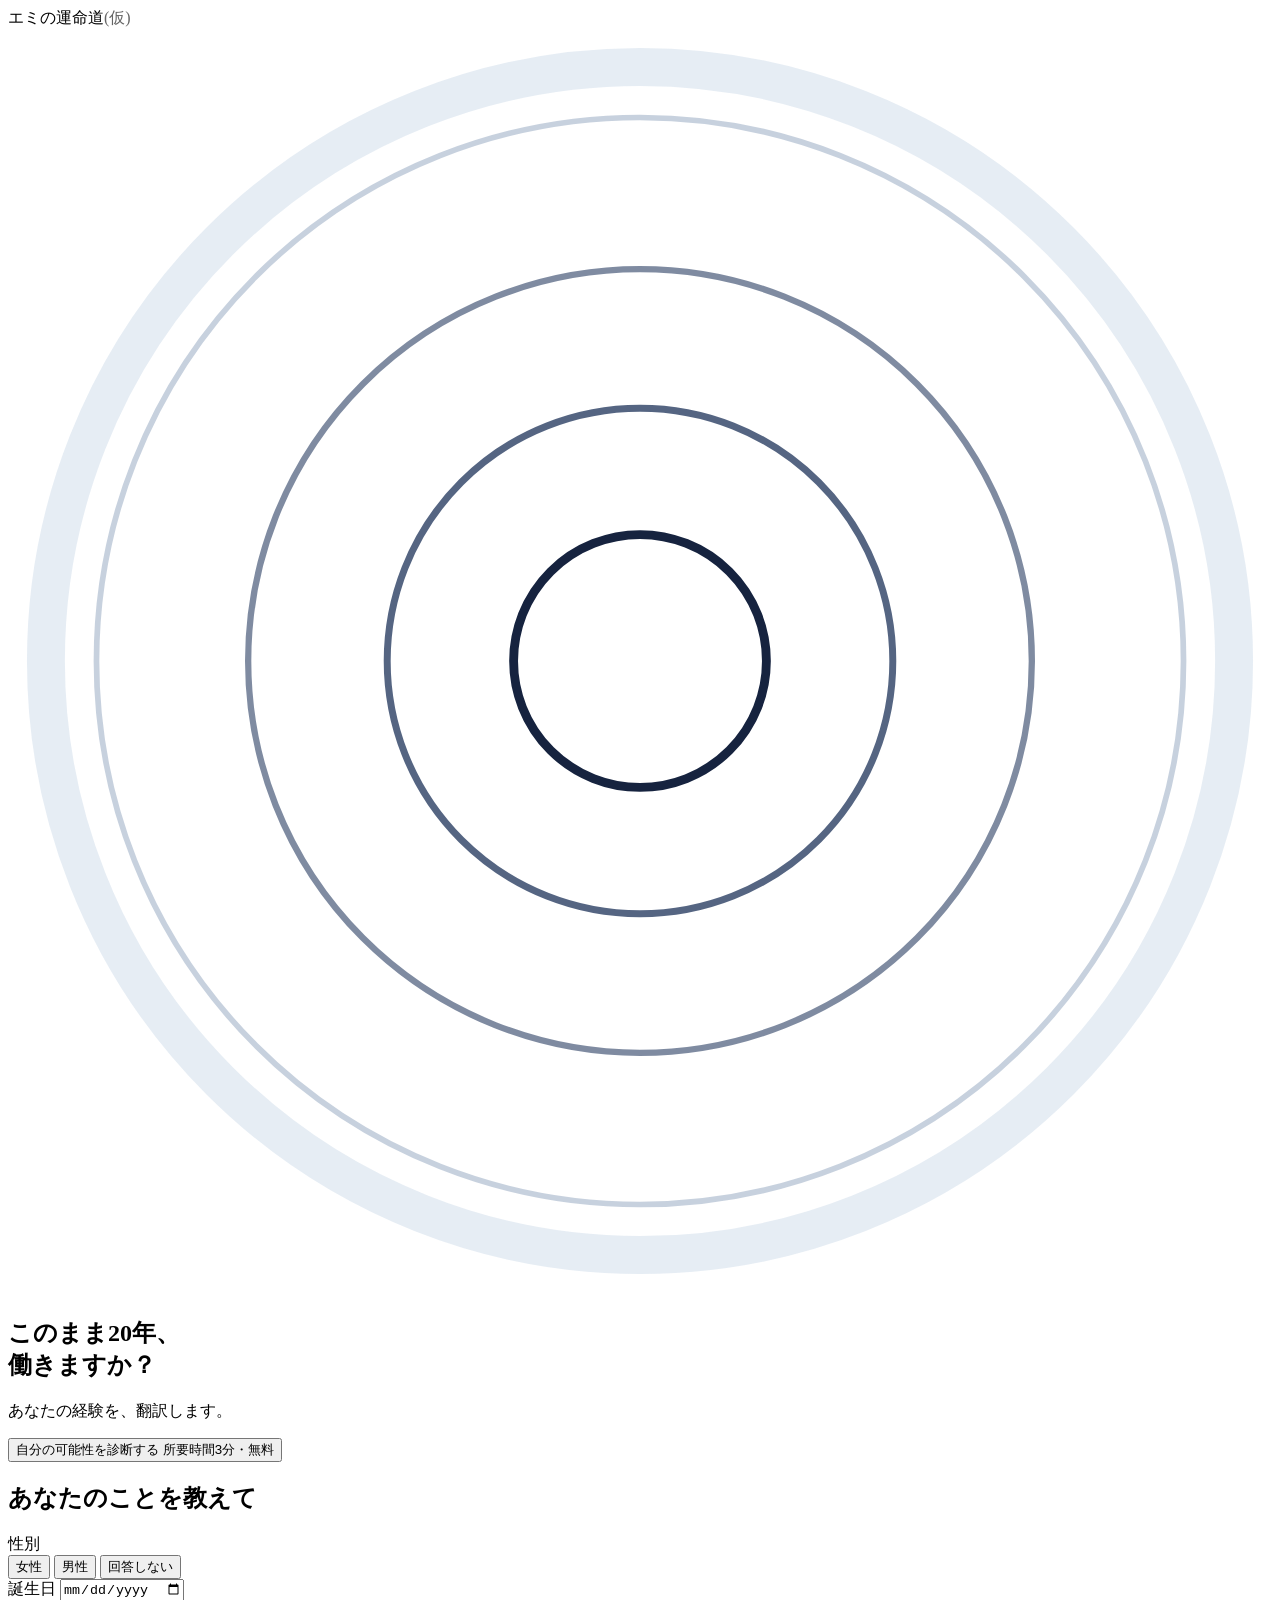
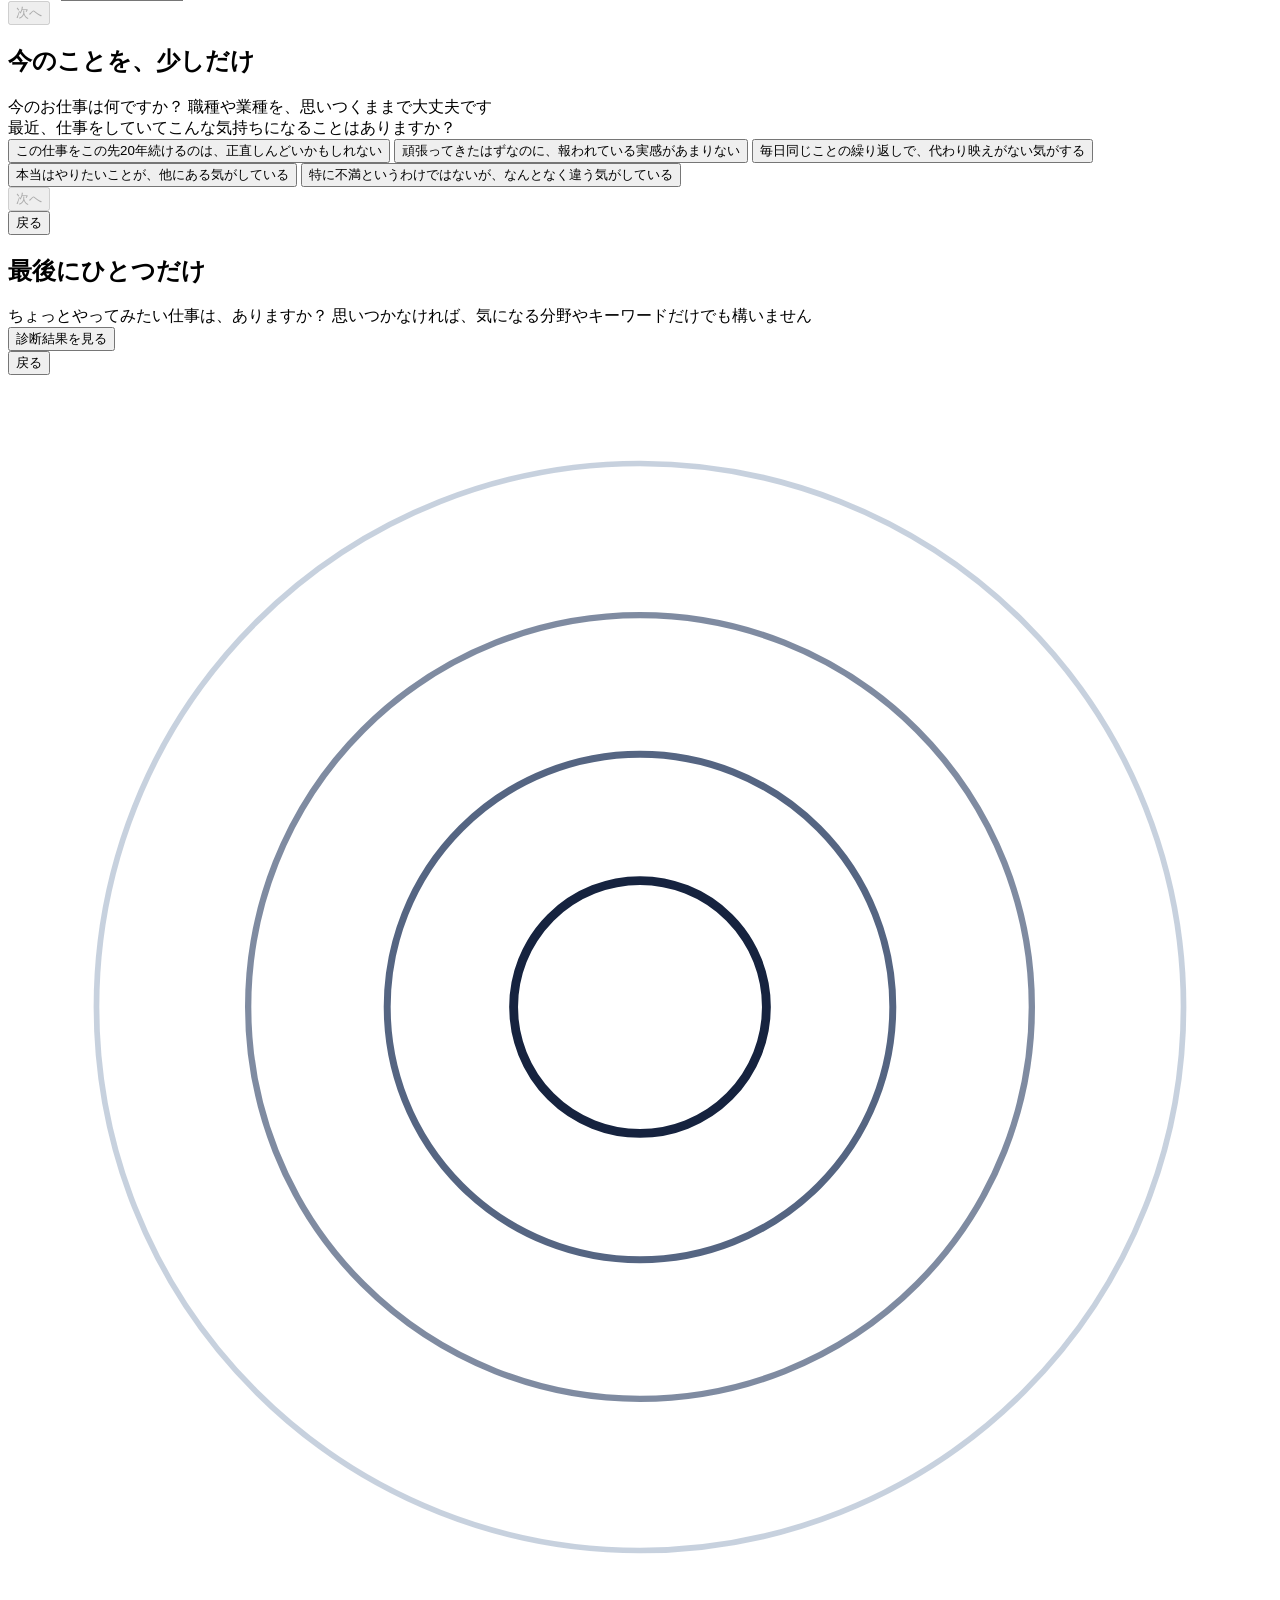
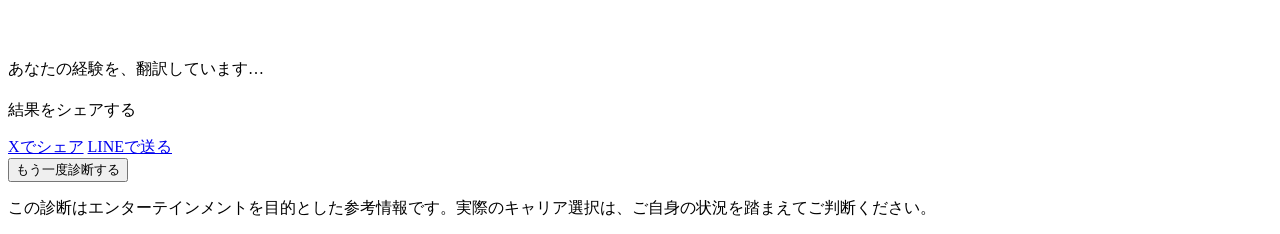
==== index.html @ 7b07ce93 "Add files via upload" ====
<!DOCTYPE html>
<html lang="ja">
<head>
<meta charset="UTF-8">
<meta name="viewport" content="width=device-width, initial-scale=1.0">
<title>エミの運命道(仮) | あなたの経験を翻訳する、可能性診断</title>
<meta name="description" content="このまま20年働きますか？あなたの経験を翻訳する、3分の可能性診断。">

<!-- OGP: 実際に公開するドメインに合わせて og:url と og:image を書き換えてください -->
<meta property="og:type" content="website">
<meta property="og:title" content="このまま20年、働きますか？｜エミの運命道">
<meta property="og:description" content="あなたの経験を翻訳する、3分の可能性診断。">
<meta property="og:url" content="https://eqmanage.github.io/eminounmeido/">
<meta property="og:image" content="https://eqmanage.github.io/eminounmeido/img/og-image.png">
<meta property="og:site_name" content="エミの運命道">
<meta property="og:locale" content="ja_JP">

<meta name="twitter:card" content="summary_large_image">
<meta name="twitter:title" content="このまま20年、働きますか？｜エミの運命道">
<meta name="twitter:description" content="あなたの経験を翻訳する、3分の可能性診断。">
<meta name="twitter:image" content="https://eqmanage.github.io/eminounmeido/img/og-image.png">

<link rel="stylesheet" href="css/style.css">
</head>
<body>

<div class="mini-header">エミの運命道<span style="opacity:.6;">(仮)</span></div>

<main class="container">

  <!-- ============ ランディング ============ -->
  <section class="screen is-active" id="screen-landing">
    <div class="screen-inner landing">

      <svg class="rings" viewBox="0 0 200 200" aria-hidden="true">
        <circle cx="100" cy="100" r="20" fill="none" stroke="#16233F" stroke-width="1.4"/>
        <circle cx="100" cy="100" r="40" fill="none" stroke="#2B3F63" stroke-width="1.1" opacity="0.8"/>
        <circle cx="100" cy="100" r="62" fill="none" stroke="#2B3F63" stroke-width="1" opacity="0.6"/>
        <circle cx="100" cy="100" r="86" fill="none" stroke="#8FA3BE" stroke-width="0.9" opacity="0.5"/>
        <circle cx="100" cy="100" r="94" fill="none" stroke="#DCE6F0" stroke-width="6" opacity="0.7"/>
      </svg>

      <h1>このまま20年、<br>働きますか？</h1>
      <p class="lede">あなたの経験を、翻訳します。</p>

      <button class="btn-primary" id="btn-start">
        <span class="btn-label">自分の可能性を診断する</span>
        <span class="btn-sub">所要時間3分・無料</span>
      </button>

    </div>
  </section>

  <!-- ============ STEP 1 ============ -->
  <section class="screen" id="screen-step1">
    <div class="screen-inner">
      <div class="progress">
        <span class="progress-dot is-current" data-dot="1"></span>
        <span class="progress-dot" data-dot="2"></span>
        <span class="progress-dot" data-dot="3"></span>
      </div>
      <h2 class="step-title">あなたのことを教えて</h2>

      <div class="question-block">
        <label class="question-label">性別</label>
        <div class="choice-row" id="q-gender">
          <button type="button" class="choice-pill" data-value="女性">女性</button>
          <button type="button" class="choice-pill" data-value="男性">男性</button>
          <button type="button" class="choice-pill" data-value="回答しない">回答しない</button>
        </div>
      </div>

      <div class="question-block">
        <label class="question-label" for="q-birthday">誕生日</label>
        <input type="date" id="q-birthday">
      </div>

      <div class="step-actions">
        <button class="btn-primary" id="btn-to-step2" disabled>
          <span class="btn-label">次へ</span>
        </button>
      </div>
    </div>
  </section>

  <!-- ============ STEP 2 ============ -->
  <section class="screen" id="screen-step2">
    <div class="screen-inner">
      <div class="progress">
        <span class="progress-dot is-done" data-dot="1"></span>
        <span class="progress-dot is-current" data-dot="2"></span>
        <span class="progress-dot" data-dot="3"></span>
      </div>
      <h2 class="step-title">今のことを、少しだけ</h2>

      <div class="question-block">
        <label class="question-label" id="q-job-label">今のお仕事は何ですか？</label>
        <span class="question-hint" id="q-job-hint">職種や業種を、思いつくままで大丈夫です</span>
        <div class="choice-stack" id="q-job-choices"></div>
        <input type="text" id="q-job-other" class="q-job-other" placeholder="お仕事を入力してください" style="display:none; margin-top:0.7rem;">
      </div>

      <div class="question-block">
        <label class="question-label">最近、仕事をしていてこんな気持ちになることはありますか？</label>
        <div class="choice-stack" id="q-feeling">
          <button type="button" class="choice-card" data-value="continue">この仕事をこの先20年続けるのは、正直しんどいかもしれない</button>
          <button type="button" class="choice-card" data-value="unrewarded">頑張ってきたはずなのに、報われている実感があまりない</button>
          <button type="button" class="choice-card" data-value="repetition">毎日同じことの繰り返しで、代わり映えがない気がする</button>
          <button type="button" class="choice-card" data-value="other-desire">本当はやりたいことが、他にある気がしている</button>
          <button type="button" class="choice-card" data-value="vague">特に不満というわけではないが、なんとなく違う気がしている</button>
        </div>
      </div>

      <div class="step-actions">
        <button class="btn-primary" id="btn-to-step3" disabled>
          <span class="btn-label">次へ</span>
        </button>
        <div><button class="btn-secondary" id="btn-back-1">戻る</button></div>
      </div>
    </div>
  </section>

  <!-- ============ STEP 3 ============ -->
  <section class="screen" id="screen-step3">
    <div class="screen-inner">
      <div class="progress">
        <span class="progress-dot is-done" data-dot="1"></span>
        <span class="progress-dot is-done" data-dot="2"></span>
        <span class="progress-dot is-current" data-dot="3"></span>
      </div>
      <h2 class="step-title">最後にひとつだけ</h2>

      <div class="question-block">
        <label class="question-label" id="q-wish-label">ちょっとやってみたい仕事は、ありますか？</label>
        <span class="question-hint" id="q-wish-hint">思いつかなければ、気になる分野やキーワードだけでも構いません</span>
        <div class="choice-stack" id="q-wish-choices"></div>
        <input type="text" id="q-wish-other" class="q-job-other" placeholder="気になる仕事やキーワードを入力してください" style="display:none; margin-top:0.7rem;">
      </div>

      <div class="step-actions">
        <button class="btn-primary" id="btn-diagnose">
          <span class="btn-label">診断結果を見る</span>
        </button>
        <div><button class="btn-secondary" id="btn-back-2">戻る</button></div>
      </div>
    </div>
  </section>

  <!-- ============ 結果 ============ -->
  <section class="screen" id="screen-result">
    <div class="screen-inner">

      <div class="result-loading" id="result-loading">
        <svg class="rings" viewBox="0 0 200 200" aria-hidden="true">
          <circle cx="100" cy="100" r="20" fill="none" stroke="#16233F" stroke-width="1.4"/>
          <circle cx="100" cy="100" r="40" fill="none" stroke="#2B3F63" stroke-width="1.1" opacity="0.8"/>
          <circle cx="100" cy="100" r="62" fill="none" stroke="#2B3F63" stroke-width="1" opacity="0.6"/>
          <circle cx="100" cy="100" r="86" fill="none" stroke="#8FA3BE" stroke-width="0.9" opacity="0.5"/>
        </svg>
        <p>あなたの経験を、翻訳しています…</p>
      </div>

      <div class="result-content" id="result-content">
        <span class="result-tag" id="result-tag"></span>
        <h2 class="result-title" id="result-title"></h2>
        <div class="result-body" id="result-body"></div>

        <div class="share-block">
          <p class="share-label">結果をシェアする</p>
          <div class="share-row">
            <a href="#" target="_blank" rel="noopener" class="share-btn share-x" id="share-x">Xでシェア</a>
            <a href="#" target="_blank" rel="noopener" class="share-btn share-line" id="share-line">LINEで送る</a>
          </div>
        </div>

        <div class="result-footer">
          <button class="btn-secondary" id="btn-restart">もう一度診断する</button>
        </div>
      </div>

      <p class="small-note">この診断はエンターテインメントを目的とした参考情報です。実際のキャリア選択は、ご自身の状況を踏まえてご判断ください。</p>

    </div>
  </section>

</main>

<script src="js/app.js"></script>
</body>
</html>
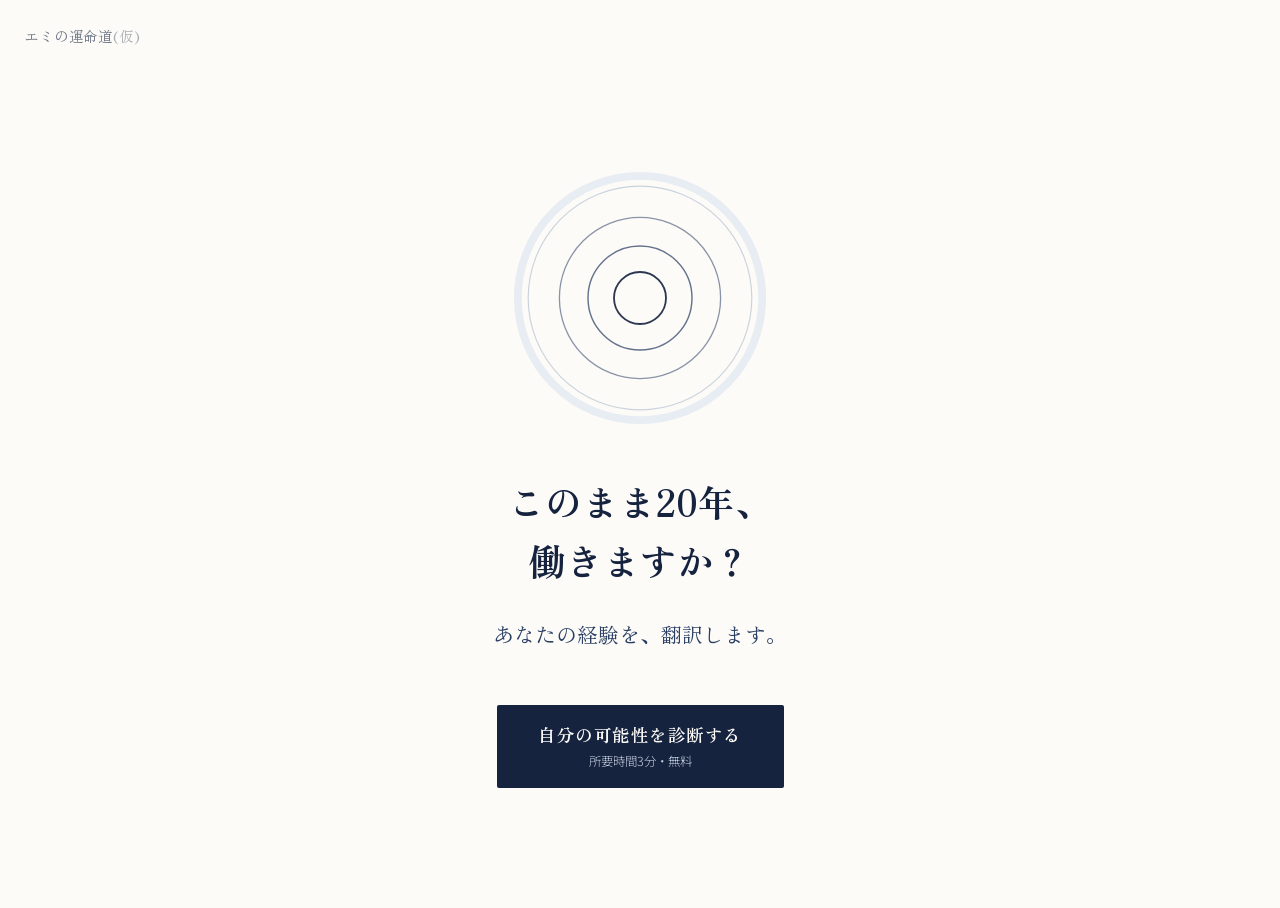
==== commit 1d1d2541: "Add files via upload" ====
--- a/index.html
+++ b/index.html
@@ -72,7 +72,7 @@
 
       <div class="question-block">
         <label class="question-label" for="q-birthday">誕生日</label>
-        <input type="date" id="q-birthday">
+        <input type="date" id="q-birthday" value="1980-04-02" min="1940-01-01" max="2010-12-31">
       </div>
 
       <div class="step-actions">
@@ -94,13 +94,13 @@
       <h2 class="step-title">今のことを、少しだけ</h2>
 
       <div class="question-block">
-        <label class="question-label" id="q-job-label">今のお仕事は何ですか？</label>
-        <span class="question-hint" id="q-job-hint">職種や業種を、思いつくままで大丈夫です</span>
+        <label class="question-label" id="q-job-label">今のお仕事を教えてください</label>
+        <span class="question-hint" id="q-job-hint">近いものがあれば選んでください</span>
         <div class="choice-stack" id="q-job-choices"></div>
         <input type="text" id="q-job-other" class="q-job-other" placeholder="お仕事を入力してください" style="display:none; margin-top:0.7rem;">
       </div>
 
-      <div class="question-block">
+      <div class="question-block" id="feeling-block">
         <label class="question-label">最近、仕事をしていてこんな気持ちになることはありますか？</label>
         <div class="choice-stack" id="q-feeling">
           <button type="button" class="choice-card" data-value="continue">この仕事をこの先20年続けるのは、正直しんどいかもしれない</button>
--- a/css/style.css
+++ b/css/style.css
@@ -0,0 +1,536 @@
+/* ==========================================================================
+   エミの運命道(仮) — 40代の可能性診断サイト
+   デザインコンセプト: 積み重ねた年輪を、次の道へ翻訳する
+   白と青を基調に、占い感・転職サイト感を出さない
+   ========================================================================== */
+
+@import url('https://fonts.googleapis.com/css2?family=Zen+Old+Mincho:wght@400;500;600;700;900&family=Noto+Sans+JP:wght@300;400;500;700&display=swap');
+
+:root {
+  --navy:    #16233F;
+  --navy-2:  #2B3F63;
+  --sky:     #EFF4F9;
+  --sky-2:   #DCE6F0;
+  --paper:   #FCFBF8;
+  --ink:     #23262E;
+  --muted:   #6E7787;
+  --line:    #D9E1EA;
+
+  --font-display: 'Zen Old Mincho', serif;
+  --font-body: 'Noto Sans JP', sans-serif;
+
+  --max-width: 720px;
+}
+
+* { box-sizing: border-box; }
+
+body {
+  margin: 0;
+  background: var(--paper);
+  color: var(--ink);
+  font-family: var(--font-body);
+  font-weight: 300;
+  line-height: 1.9;
+  -webkit-font-smoothing: antialiased;
+}
+
+h1, h2, h3 {
+  font-family: var(--font-display);
+  font-weight: 700;
+  line-height: 1.6;
+  margin: 0;
+  color: var(--navy);
+}
+
+p { margin: 0 0 1em; }
+button { font-family: inherit; }
+
+.container {
+  max-width: var(--max-width);
+  margin: 0 auto;
+  padding: 0 1.5rem;
+}
+
+/* ==========================================================================
+   ミニヘッダー(仮の屋号のみ、控えめに)
+   ========================================================================== */
+
+.mini-header {
+  padding: 1.4rem 1.5rem;
+  font-family: var(--font-display);
+  font-size: 0.9rem;
+  color: var(--muted);
+  letter-spacing: 0.06em;
+}
+
+/* ==========================================================================
+   年輪モチーフ(装飾SVG)
+   ========================================================================== */
+
+.rings {
+  width: 100%;
+  max-width: 260px;
+  margin: 0 auto 2.2rem;
+  opacity: 0.9;
+}
+
+/* ==========================================================================
+   画面(スクリーン)切り替え
+   ========================================================================== */
+
+.screen {
+  display: none;
+  min-height: calc(100vh - 64px);
+  align-items: center;
+}
+.screen.is-active { display: flex; }
+
+.screen-inner {
+  width: 100%;
+  padding: 2.5rem 0 4rem;
+}
+
+/* ==========================================================================
+   ランディング
+   ========================================================================== */
+
+.landing {
+  text-align: center;
+}
+
+.landing h1 {
+  font-size: clamp(1.7rem, 5vw, 2.3rem);
+  margin-bottom: 0.7em;
+}
+
+.landing .lede {
+  font-family: var(--font-display);
+  font-size: clamp(1.1rem, 3vw, 1.3rem);
+  color: var(--navy-2);
+  margin-bottom: 2.4em;
+}
+
+/* ==========================================================================
+   ボタン
+   ========================================================================== */
+
+.btn-primary {
+  display: inline-flex;
+  flex-direction: column;
+  align-items: center;
+  gap: 0.3rem;
+  padding: 1.1rem 2.6rem;
+  background: var(--navy);
+  color: var(--paper);
+  border: none;
+  cursor: pointer;
+  border-radius: 2px;
+  transition: background 0.25s ease, transform 0.15s ease;
+}
+.btn-primary:hover { background: var(--navy-2); }
+.btn-primary:active { transform: scale(0.98); }
+.btn-primary .btn-label {
+  font-family: var(--font-display);
+  font-size: 1.1rem;
+  font-weight: 600;
+  letter-spacing: 0.03em;
+}
+.btn-primary .btn-sub {
+  font-size: 0.78rem;
+  color: #C9D3E2;
+  font-weight: 300;
+}
+
+.btn-primary:disabled {
+  background: var(--sky-2);
+  color: var(--muted);
+  cursor: not-allowed;
+}
+.btn-primary:disabled .btn-sub { color: var(--muted); }
+
+.btn-secondary {
+  display: inline-block;
+  margin-top: 1.2rem;
+  background: none;
+  border: none;
+  color: var(--muted);
+  font-size: 0.88rem;
+  cursor: pointer;
+  text-decoration: underline;
+  text-underline-offset: 3px;
+}
+
+/* ==========================================================================
+   進捗インジケーター
+   ========================================================================== */
+
+.progress {
+  display: flex;
+  justify-content: center;
+  gap: 0.5rem;
+  margin-bottom: 2.6rem;
+}
+.progress-dot {
+  width: 34px;
+  height: 2px;
+  background: var(--sky-2);
+}
+.progress-dot.is-done { background: var(--navy-2); }
+.progress-dot.is-current { background: var(--navy); }
+
+/* ==========================================================================
+   質問フォーム
+   ========================================================================== */
+
+.step-title {
+  font-size: clamp(1.4rem, 4vw, 1.8rem);
+  text-align: center;
+  margin-bottom: 2rem;
+}
+
+.question-block {
+  margin-bottom: 2.4rem;
+}
+
+.question-label {
+  display: block;
+  font-family: var(--font-display);
+  font-size: 1.05rem;
+  color: var(--navy);
+  margin-bottom: 0.9rem;
+}
+
+.question-hint {
+  display: block;
+  font-size: 0.82rem;
+  color: var(--muted);
+  margin-top: -0.5rem;
+  margin-bottom: 0.9rem;
+}
+
+/* 選択肢: 性別など少数の横並び選択 */
+.choice-row {
+  display: flex;
+  gap: 0.7rem;
+  flex-wrap: wrap;
+}
+
+.choice-pill {
+  padding: 0.75rem 1.4rem;
+  border: 1px solid var(--line);
+  background: var(--paper);
+  color: var(--ink);
+  cursor: pointer;
+  font-size: 0.95rem;
+  transition: border-color 0.2s ease, background 0.2s ease;
+}
+.choice-pill:hover { border-color: var(--navy-2); }
+.choice-pill.is-selected {
+  border-color: var(--navy);
+  background: var(--sky);
+  color: var(--navy);
+  font-weight: 500;
+}
+
+/* 選択肢: 縦積みの選択(Q4のような気持ちの選択) */
+.choice-stack {
+  display: flex;
+  flex-direction: column;
+  gap: 0.7rem;
+}
+
+.choice-card {
+  display: block;
+  width: 100%;
+  text-align: left;
+  padding: 1rem 1.2rem;
+  border: 1px solid var(--line);
+  background: var(--paper);
+  color: var(--ink);
+  cursor: pointer;
+  font-size: 0.95rem;
+  line-height: 1.7;
+  transition: border-color 0.2s ease, background 0.2s ease;
+}
+.choice-card:hover { border-color: var(--navy-2); }
+.choice-card.is-selected {
+  border-color: var(--navy);
+  background: var(--sky);
+  font-weight: 500;
+}
+
+input[type="date"],
+input[type="text"] {
+  width: 100%;
+  font-family: var(--font-body);
+  font-size: 1rem;
+  padding: 0.85rem 1rem;
+  border: 1px solid var(--line);
+  background: var(--paper);
+  color: var(--ink);
+}
+input[type="date"]:focus,
+input[type="text"]:focus {
+  outline: none;
+  border-color: var(--navy-2);
+}
+
+.step-actions {
+  text-align: center;
+  margin-top: 2.6rem;
+}
+
+/* ==========================================================================
+   結果画面
+   ========================================================================== */
+
+.result-loading {
+  text-align: center;
+  padding: 4rem 0;
+}
+.result-loading p {
+  font-family: var(--font-display);
+  color: var(--navy-2);
+}
+
+.result-content { display: none; }
+.result-content.is-visible { display: block; }
+
+.result-tag {
+  display: block;
+  text-align: center;
+  font-size: 0.85rem;
+  color: var(--muted);
+  margin-bottom: 0.6rem;
+}
+
+.result-title {
+  text-align: center;
+  font-size: clamp(1.5rem, 4.5vw, 2rem);
+  margin-bottom: 1.6rem;
+  color: var(--navy);
+}
+
+.result-body {
+  border-top: 1px solid var(--line);
+  padding-top: 1.8rem;
+}
+
+.result-body p { color: var(--ink); }
+
+.result-footer {
+  margin-top: 2.6rem;
+  padding-top: 1.8rem;
+  border-top: 1px solid var(--line);
+  text-align: center;
+}
+
+.small-note {
+  font-size: 0.78rem;
+  color: var(--muted);
+  text-align: center;
+  margin-top: 2rem;
+}
+
+/* ==========================================================================
+   結果: 職業の翻訳提案カード
+   ========================================================================== */
+
+.suggestion-list {
+  display: flex;
+  flex-direction: column;
+  gap: 0.9rem;
+  margin: 1.4rem 0 1.8rem;
+}
+
+.suggestion-card {
+  border: 1px solid var(--line);
+  background: var(--sky);
+  padding: 1.1rem 1.3rem;
+}
+
+.suggestion-job {
+  display: block;
+  font-family: var(--font-display);
+  font-size: 1.08rem;
+  color: var(--navy);
+  margin-bottom: 0.35rem;
+}
+
+.suggestion-head {
+  display: flex;
+  align-items: baseline;
+  justify-content: space-between;
+  gap: 0.6rem;
+  margin-bottom: 0.35rem;
+}
+.suggestion-head .suggestion-job { margin-bottom: 0; }
+
+.suggestion-score {
+  flex-shrink: 0;
+  font-family: var(--font-display);
+  font-size: 0.85rem;
+  color: var(--navy-2);
+  border: 1px solid var(--navy-2);
+  padding: 0.15em 0.6em;
+  white-space: nowrap;
+}
+
+.suggestion-reason {
+  display: block;
+  font-size: 0.88rem;
+  color: var(--muted);
+  line-height: 1.7;
+}
+
+.suggestion-episode {
+  display: block;
+  font-size: 0.85rem;
+  color: var(--ink);
+  line-height: 1.8;
+  margin-top: 0.6rem;
+  padding-top: 0.6rem;
+  border-top: 1px dashed var(--line);
+}
+
+/* ==========================================================================
+   結果: 傾向レーダーチャート
+   ========================================================================== */
+
+.radar-block {
+  margin: 1.8rem 0;
+  text-align: center;
+  border-top: 1px solid var(--line);
+  padding-top: 1.8rem;
+}
+
+.radar-title {
+  font-family: var(--font-display);
+  color: var(--navy);
+  margin-bottom: 0.6rem;
+}
+
+.radar-svg {
+  width: 100%;
+  max-width: 300px;
+  height: auto;
+}
+
+/* ==========================================================================
+   結果: 星座占い(生まれ持った気質)
+   ========================================================================== */
+
+.fortune-block {
+  margin: 1.8rem 0;
+  padding: 1.3rem 1.4rem;
+  border: 1px solid var(--line);
+  background: var(--sky);
+}
+
+.fortune-tag-label {
+  display: inline-block;
+  font-size: 0.75rem;
+  color: var(--navy-2);
+  border: 1px solid var(--navy-2);
+  padding: 0.1em 0.6em;
+  margin-bottom: 0.6rem;
+}
+
+.fortune-heading {
+  font-family: var(--font-display);
+  color: var(--navy);
+  font-size: 1.05rem;
+  margin-bottom: 0.5rem;
+}
+
+.fortune-text {
+  color: var(--ink);
+  font-size: 0.92rem;
+  line-height: 1.85;
+  margin-bottom: 0;
+}
+
+/* ==========================================================================
+   結果: シェアボタン
+   ========================================================================== */
+
+.share-block {
+  margin-top: 2rem;
+  padding-top: 1.6rem;
+  border-top: 1px solid var(--line);
+  text-align: center;
+}
+
+.share-label {
+  font-size: 0.85rem;
+  color: var(--muted);
+  margin-bottom: 0.9rem;
+}
+
+.share-row {
+  display: flex;
+  gap: 0.8rem;
+  justify-content: center;
+  flex-wrap: wrap;
+}
+
+.share-btn {
+  display: inline-block;
+  padding: 0.7rem 1.4rem;
+  font-size: 0.9rem;
+  border: 1px solid var(--line);
+  color: var(--navy);
+  text-decoration: none;
+  transition: border-color 0.2s ease, background 0.2s ease;
+}
+.share-btn:hover { border-color: var(--navy-2); background: var(--sky); }
+.share-x { border-color: var(--navy); }
+.share-line { border-color: #06C755; color: #06C755; }
+.share-line:hover { background: rgba(6,199,85,0.08); }
+
+/* ==========================================================================
+   職業の予想カード(STEP2)
+   ========================================================================== */
+
+.guess-card {
+  border: 1px solid var(--navy);
+  background: var(--sky);
+  padding: 1.6rem 1.4rem;
+  text-align: center;
+}
+
+.guess-tag {
+  display: block;
+  font-size: 0.8rem;
+  color: var(--muted);
+  margin-bottom: 0.8rem;
+}
+
+.guess-job {
+  font-family: var(--font-display);
+  font-size: 1.5rem;
+  color: var(--navy);
+  margin: 0 0 0.5rem;
+}
+
+.guess-confidence {
+  font-size: 0.85rem;
+  color: var(--navy-2);
+  margin: 0;
+}
+
+/* ==========================================================================
+   結果: 意外性のある提案(想定内の職業選択をした人向け)
+   ========================================================================== */
+
+.suggestion-card-wildcard {
+  border-style: dashed;
+  border-color: var(--navy-2);
+  background: var(--paper);
+}
+
+.suggestion-score-wildcard {
+  font-style: italic;
+  border-color: var(--navy-2);
+  color: var(--navy-2);
+}
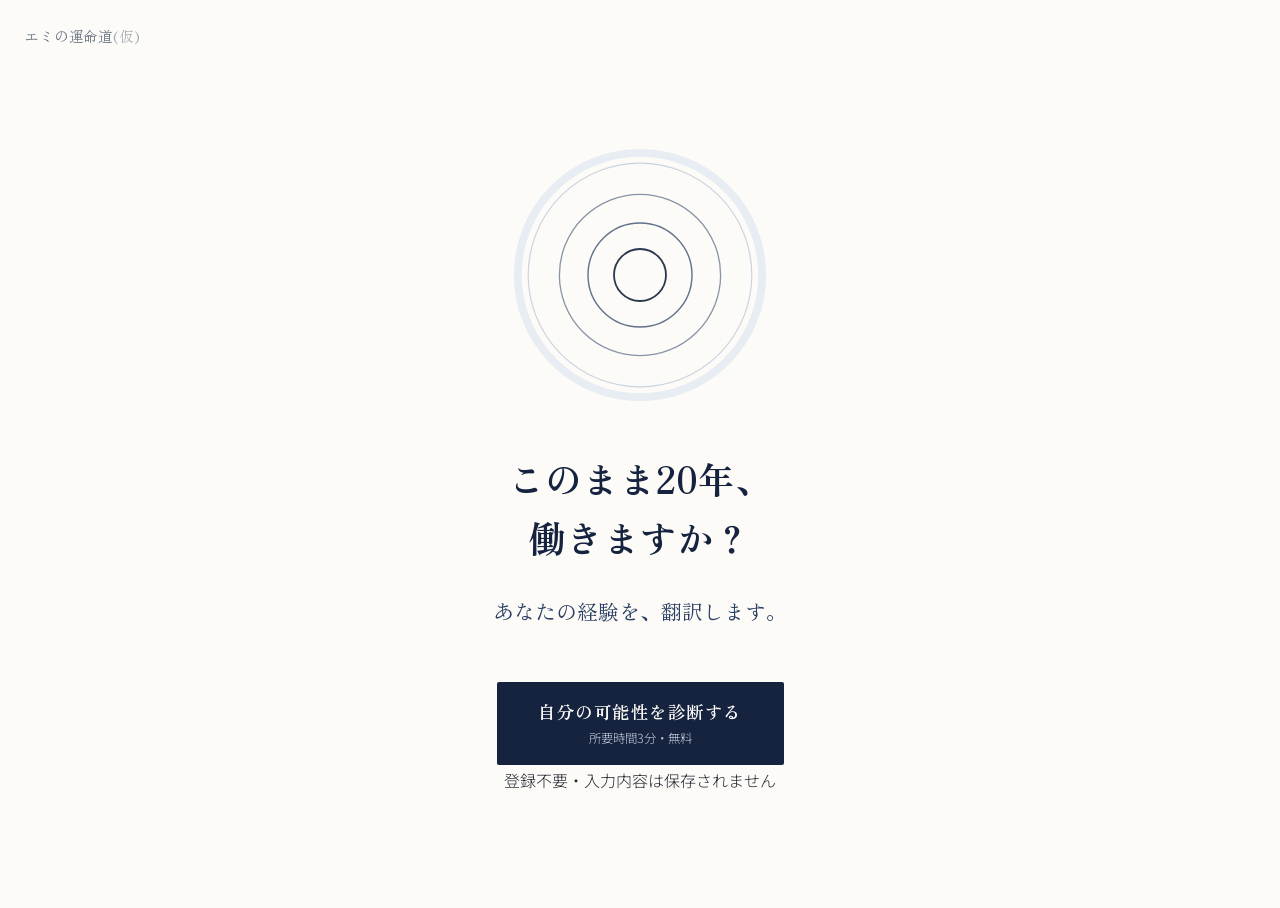
==== commit ece89ba9: "Add files via upload" ====
--- a/index.html
+++ b/index.html
@@ -3,6 +3,7 @@
 <head>
 <meta charset="UTF-8">
 <meta name="viewport" content="width=device-width, initial-scale=1.0">
+<meta name="color-scheme" content="light only">
 <title>エミの運命道(仮) | あなたの経験を翻訳する、可能性診断</title>
 <meta name="description" content="このまま20年働きますか？あなたの経験を翻訳する、3分の可能性診断。">
 
@@ -47,6 +48,7 @@
         <span class="btn-label">自分の可能性を診断する</span>
         <span class="btn-sub">所要時間3分・無料</span>
       </button>
+      <p class="trust-note">登録不要・入力内容は保存されません</p>
 
     </div>
   </section>
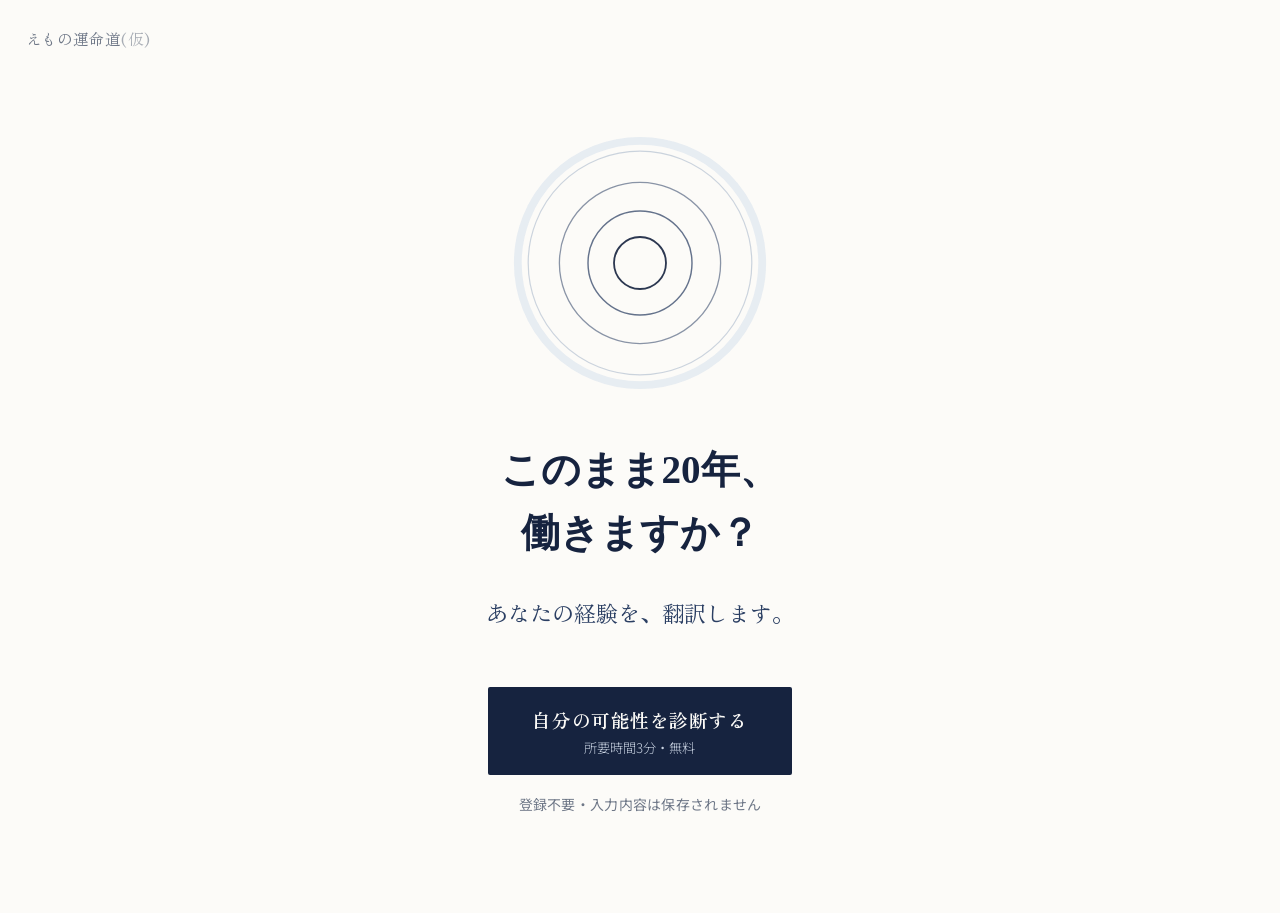
==== commit 37cc96f6: "Add files via upload" ====
--- a/index.html
+++ b/index.html
@@ -4,20 +4,20 @@
 <meta charset="UTF-8">
 <meta name="viewport" content="width=device-width, initial-scale=1.0">
 <meta name="color-scheme" content="light only">
-<title>エミの運命道(仮) | あなたの経験を翻訳する、可能性診断</title>
+<title>えもの運命道(仮) | あなたの経験を翻訳する、可能性診断</title>
 <meta name="description" content="このまま20年働きますか？あなたの経験を翻訳する、3分の可能性診断。">
 
 <!-- OGP: 実際に公開するドメインに合わせて og:url と og:image を書き換えてください -->
 <meta property="og:type" content="website">
-<meta property="og:title" content="このまま20年、働きますか？｜エミの運命道">
+<meta property="og:title" content="このまま20年、働きますか？｜えもの運命道">
 <meta property="og:description" content="あなたの経験を翻訳する、3分の可能性診断。">
 <meta property="og:url" content="https://eqmanage.github.io/eminounmeido/">
 <meta property="og:image" content="https://eqmanage.github.io/eminounmeido/img/og-image.png">
-<meta property="og:site_name" content="エミの運命道">
+<meta property="og:site_name" content="えもの運命道">
 <meta property="og:locale" content="ja_JP">
 
 <meta name="twitter:card" content="summary_large_image">
-<meta name="twitter:title" content="このまま20年、働きますか？｜エミの運命道">
+<meta name="twitter:title" content="このまま20年、働きますか？｜えもの運命道">
 <meta name="twitter:description" content="あなたの経験を翻訳する、3分の可能性診断。">
 <meta name="twitter:image" content="https://eqmanage.github.io/eminounmeido/img/og-image.png">
 
@@ -25,7 +25,7 @@
 </head>
 <body>
 
-<div class="mini-header">エミの運命道<span style="opacity:.6;">(仮)</span></div>
+<div class="mini-header">えもの運命道<span style="opacity:.6;">(仮)</span></div>
 
 <main class="container">
 
--- a/css/style.css
+++ b/css/style.css
@@ -24,19 +24,26 @@
 
 * { box-sizing: border-box; }
 
+html {
+  /* ターゲット層(40-50代)の読みやすさを考慮し、基準フォントサイズをやや大きめに */
+  font-size: 106.25%; /* 約17px相当 */
+  /* 常にライトモードで表示し、端末のダークモード設定による自動反転を防ぐ */
+  color-scheme: light only;
+}
+
 body {
   margin: 0;
   background: var(--paper);
   color: var(--ink);
   font-family: var(--font-body);
-  font-weight: 300;
+  font-weight: 400;
   line-height: 1.9;
   -webkit-font-smoothing: antialiased;
 }
 
 h1, h2, h3 {
   font-family: var(--font-display);
-  font-weight: 700;
+  font-weight: 900;
   line-height: 1.6;
   margin: 0;
   color: var(--navy);
@@ -534,3 +541,14 @@
   border-color: var(--navy-2);
   color: var(--navy-2);
 }
+
+/* ==========================================================================
+   安心材料の一言(登録不要・保存しません)
+   ========================================================================== */
+
+.trust-note {
+  margin-top: 0.9rem;
+  font-size: 0.82rem;
+  color: var(--muted);
+  letter-spacing: 0.02em;
+}
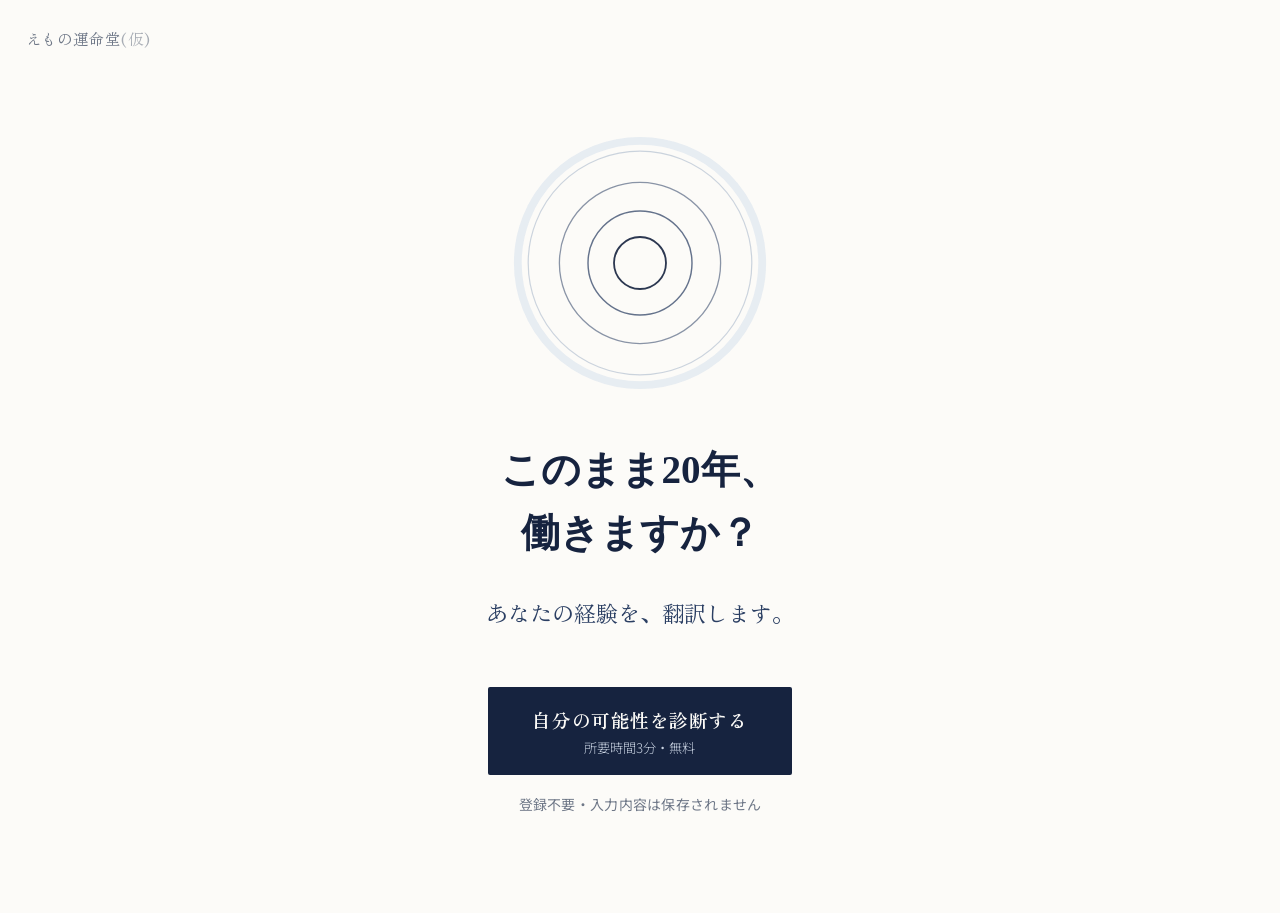
==== commit af03cde9: "Rename 運命道 to 運命堂: index.html" ====
--- a/index.html
+++ b/index.html
@@ -4,28 +4,28 @@
 <meta charset="UTF-8">
 <meta name="viewport" content="width=device-width, initial-scale=1.0">
 <meta name="color-scheme" content="light only">
-<title>えもの運命道(仮) | あなたの経験を翻訳する、可能性診断</title>
+<title>えもの運命堂(仮) | あなたの経験を翻訳する、可能性診断</title>
 <meta name="description" content="このまま20年働きますか？あなたの経験を翻訳する、3分の可能性診断。">
 
 <!-- OGP: 実際に公開するドメインに合わせて og:url と og:image を書き換えてください -->
 <meta property="og:type" content="website">
-<meta property="og:title" content="このまま20年、働きますか？｜えもの運命道">
+<meta property="og:title" content="このまま20年、働きますか？｜えもの運命堂">
 <meta property="og:description" content="あなたの経験を翻訳する、3分の可能性診断。">
-<meta property="og:url" content="https://eqmanage.github.io/eminounmeido/">
-<meta property="og:image" content="https://eqmanage.github.io/eminounmeido/img/og-image.png">
-<meta property="og:site_name" content="えもの運命道">
+<meta property="og:url" content="https://eqmanage.github.io/emonounmeido/">
+<meta property="og:image" content="https://eqmanage.github.io/emonounmeido/img/og-image.png">
+<meta property="og:site_name" content="えもの運命堂">
 <meta property="og:locale" content="ja_JP">
 
 <meta name="twitter:card" content="summary_large_image">
-<meta name="twitter:title" content="このまま20年、働きますか？｜えもの運命道">
+<meta name="twitter:title" content="このまま20年、働きますか？｜えもの運命堂">
 <meta name="twitter:description" content="あなたの経験を翻訳する、3分の可能性診断。">
-<meta name="twitter:image" content="https://eqmanage.github.io/eminounmeido/img/og-image.png">
+<meta name="twitter:image" content="https://eqmanage.github.io/emonounmeido/img/og-image.png">
 
 <link rel="stylesheet" href="css/style.css">
 </head>
 <body>
 
-<div class="mini-header">えもの運命道<span style="opacity:.6;">(仮)</span></div>
+<div class="mini-header">えもの運命堂<span style="opacity:.6;">(仮)</span></div>
 
 <main class="container">
 
--- a/css/style.css
+++ b/css/style.css
@@ -419,7 +419,7 @@
 
 .radar-svg {
   width: 100%;
-  max-width: 300px;
+  max-width: 380px;
   height: auto;
 }
 
